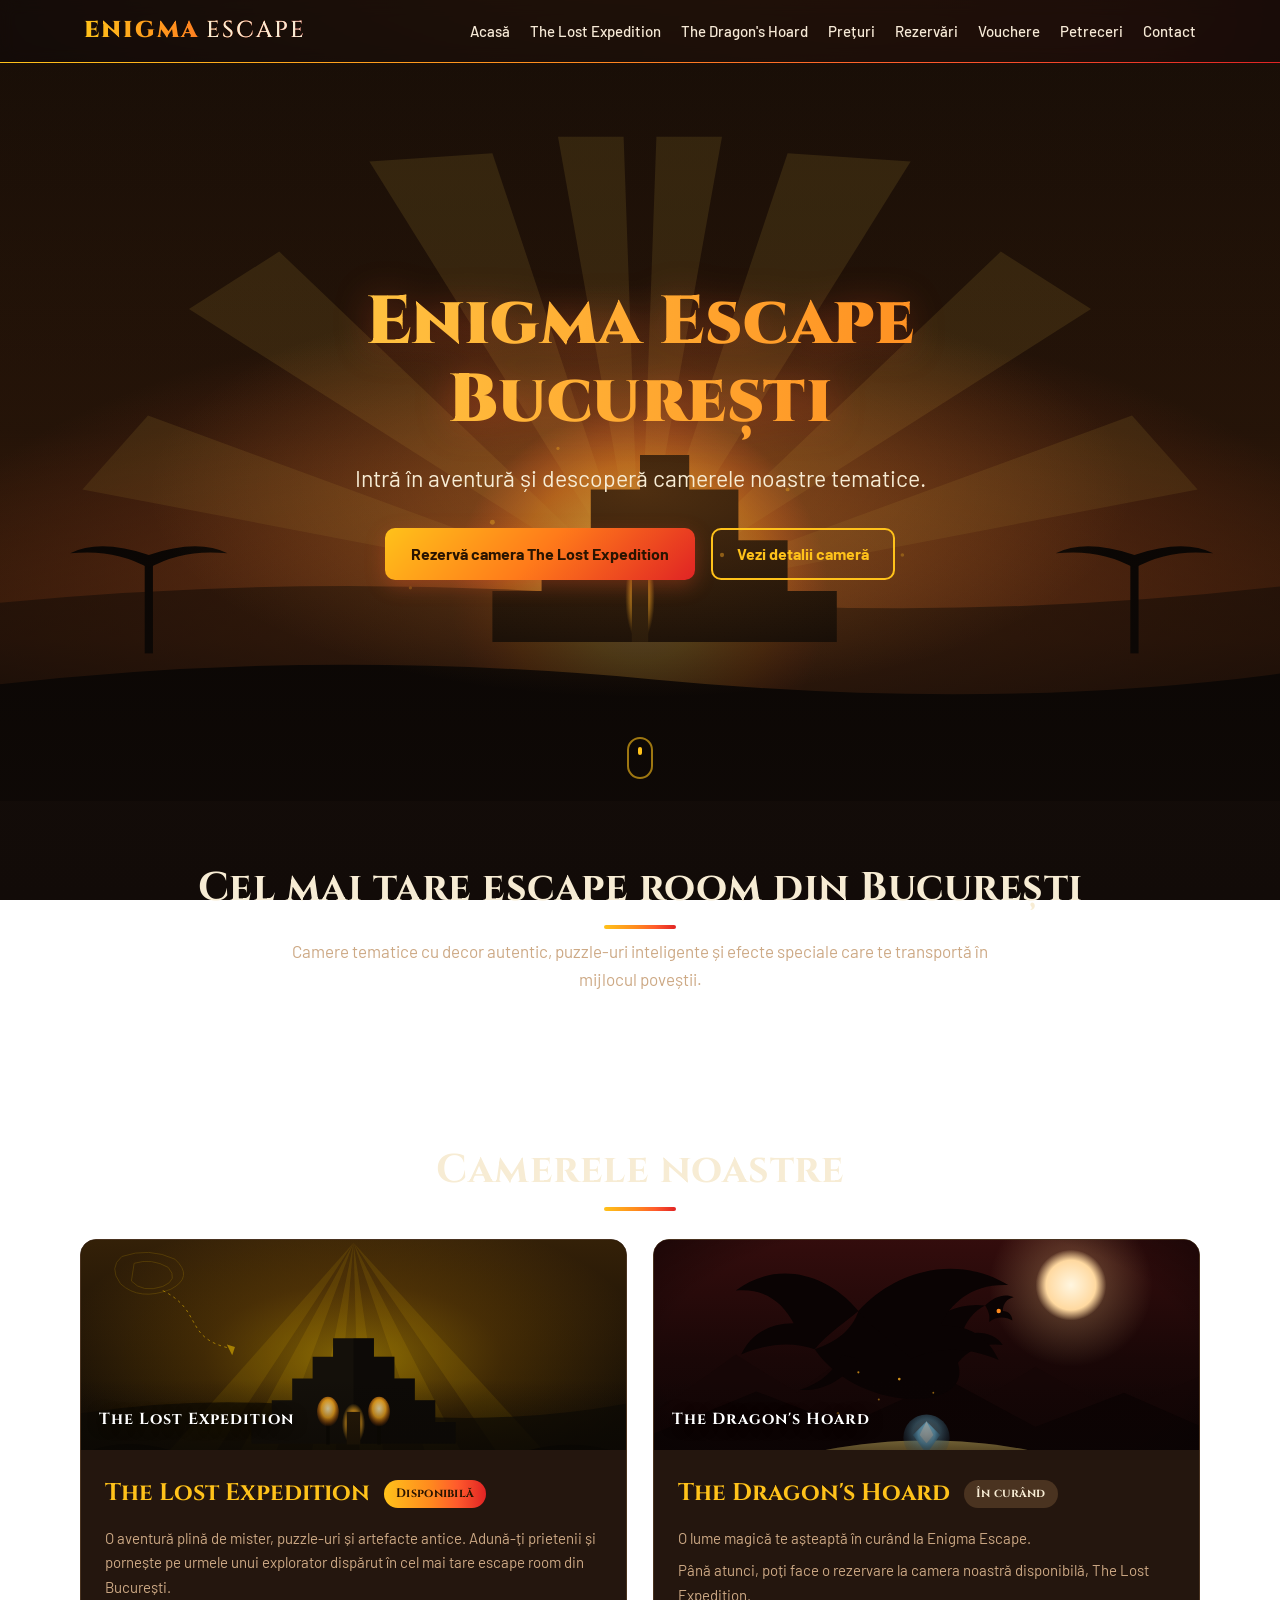
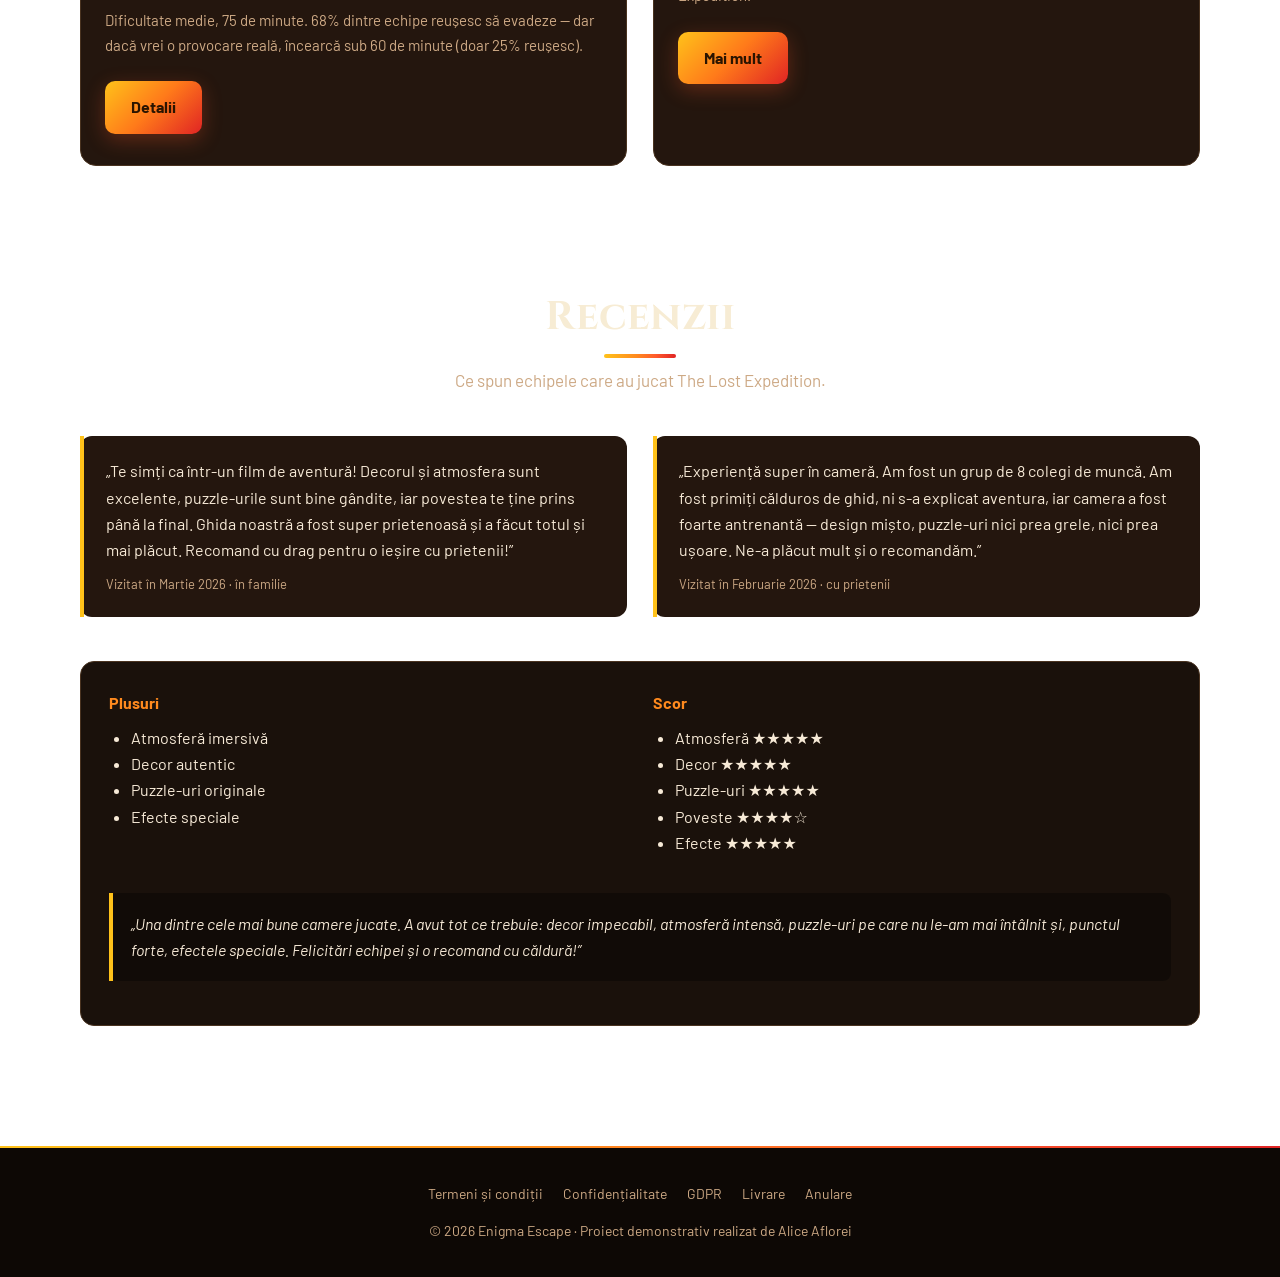
==== index.html @ 8e53b841 "Add files via upload Add site Enigma Escape" ====
<!DOCTYPE html>
<html lang="ro">
<head>
    <script>document.documentElement.classList.add('js')</script>
    <meta charset="UTF-8">
    <meta name="viewport" content="width=device-width, initial-scale=1.0">
    <title>Enigma Escape - Acasă</title>
    <meta name="description" content="Enigma Escape - escape rooms tematice in Bucuresti. Rezerva online camera The Lost Expedition.">
    <link rel="stylesheet" href="style.css">
    <link rel="preconnect" href="https://fonts.googleapis.com">
    <link rel="preconnect" href="https://fonts.gstatic.com" crossorigin>
    <link rel="stylesheet" href="https://fonts.googleapis.com/css2?family=Cinzel:wght@500;700;900&family=Barlow:wght@400;500;600;700&display=swap">
    <link rel="icon" type="image/svg+xml" href="favicon.svg">
    <link rel="alternate icon" href="favicon.png">
    <link rel="apple-touch-icon" href="apple-touch-icon.png">
</head>
<body>
<nav>
    <div class="container">
        <a href="index.html" class="logo">ENIGMA<span>ESCAPE</span></a>
        <button class="nav-toggle" aria-label="Deschide meniul" aria-expanded="false">&#9776;</button>
        <ul>
            <li><a href="index.html">Acasă</a></li>
            <li><a href="lost-expedition.html">The Lost Expedition</a></li>
            <li><a href="dragons-hoard.html">The Dragon's Hoard</a></li>
            <li><a href="preturi.html">Prețuri</a></li>
            <li><a href="rezervari.html">Rezervări</a></li>
            <li><a href="vouchere.html">Vouchere</a></li>
            <li><a href="petreceri.html">Petreceri</a></li>
            <li><a href="contact.html">Contact</a></li>
        </ul>
    </div>
</nav>

<section class="hero">
  <video autoplay muted loop playsinline class="hero-video">
    <source src="hero.mp4" type="video/mp4">
  </video>
  <div class="hero-content">
    <h1>Enigma Escape București</h1>
    <p>Intră în aventură și descoperă camerele noastre tematice.</p>
    <div class="hero-buttons">
      <a href="rezervari.html" class="btn">Rezervă camera The Lost Expedition</a>
      <a href="lost-expedition.html" class="btn btn-outline">Vezi detalii cameră</a>
    </div>
  </div>
</section>

<section class="section container">
  <h2>Cel mai tare escape room din București</h2>
  <p class="lead">Camere tematice cu decor autentic, puzzle-uri inteligente și efecte speciale care te transportă în mijlocul poveștii.</p>
</section>

<section class="section container">
  <h2>Camerele noastre</h2>
  <div class="rooms-grid">

    <div class="room-card reveal">
      <div class="room-poster poster-expedition">The Lost Expedition</div>
      <div class="room-body">
        <h3>The Lost Expedition <span class="badge">Disponibilă</span></h3>
        <p>O aventură plină de mister, puzzle-uri și artefacte antice. Adună-ți prietenii și pornește pe urmele unui explorator dispărut în cel mai tare escape room din București.</p>
        <p>Dificultate medie, 75 de minute. 68% dintre echipe reușesc să evadeze — dar dacă vrei o provocare reală, încearcă sub 60 de minute (doar 25% reușesc).</p>
        <a class="btn" href="lost-expedition.html">Detalii</a>
      </div>
    </div>

    <div class="room-card reveal">
      <div class="room-poster poster-dragon">The Dragon's Hoard</div>
      <div class="room-body">
        <h3>The Dragon's Hoard <span class="badge soon">În curând</span></h3>
        <p>O lume magică te așteaptă în curând la Enigma Escape.</p>
        <p>Până atunci, poți face o rezervare la camera noastră disponibilă, The Lost Expedition.</p>
        <a class="btn" href="dragons-hoard.html">Mai mult</a>
      </div>
    </div>

  </div>
</section>

<section class="section container" id="reviews">
  <h2>Recenzii</h2>
  <p class="lead">Ce spun echipele care au jucat The Lost Expedition.</p>

  <div class="two-col">
    <div class="review-box reveal">
      <p>„Te simți ca într-un film de aventură! Decorul și atmosfera sunt excelente, puzzle-urile sunt bine gândite, iar povestea te ține prins până la final. Ghida noastră a fost super prietenoasă și a făcut totul și mai plăcut. Recomand cu drag pentru o ieșire cu prietenii!”</p>
      <span class="who">Vizitat în Martie 2026 · în familie</span>
    </div>
    <div class="review-box reveal">
      <p>„Experiență super în cameră. Am fost un grup de 8 colegi de muncă. Am fost primiți călduros de ghid, ni s-a explicat aventura, iar camera a fost foarte antrenantă — design mișto, puzzle-uri nici prea grele, nici prea ușoare. Ne-a plăcut mult și o recomandăm.”</p>
      <span class="who">Vizitat în Februarie 2026 · cu prietenii</span>
    </div>
  </div>

  <div class="review-full">
    <div class="two-col">
      <div>
        <h4>Plusuri</h4>
        <ul>
          <li>Atmosferă imersivă</li>
          <li>Decor autentic</li>
          <li>Puzzle-uri originale</li>
          <li>Efecte speciale</li>
        </ul>
      </div>
      <div>
        <h4>Scor</h4>
        <ul>
          <li>Atmosferă ★★★★★</li>
          <li>Decor ★★★★★</li>
          <li>Puzzle-uri ★★★★★</li>
          <li>Poveste ★★★★☆</li>
          <li>Efecte ★★★★★</li>
        </ul>
      </div>
    </div>
    <p class="summary">„Una dintre cele mai bune camere jucate. A avut tot ce trebuie: decor impecabil, atmosferă intensă, puzzle-uri pe care nu le-am mai întâlnit și, punctul forte, efectele speciale. Felicitări echipei și o recomand cu căldură!”</p>
  </div>
</section>

<footer>
    <div class="foot-links">
        <a href="termeni.html">Termeni și condiții</a>
        <a href="confidentialitate.html">Confidențialitate</a>
        <a href="gdpr.html">GDPR</a>
        <a href="livrare.html">Livrare</a>
        <a href="anulare.html">Anulare</a>
    </div>
    © 2026 Enigma Escape · Proiect demonstrativ realizat de Alice Aflorei
</footer>
<script src="script.js"></script>
</body>
</html>
---- style.css ----
/* =========================================================
   ENIGMA ESCAPE — "Ember & Adventure" design system
   Warm palette (gold / orange / red), cinematic + lively.
   ========================================================= */

:root {
  /* fire palette */
  --gold:  #ffc21a;
  --amber: #ff8a1e;
  --ember: #ff5a2c;
  --red:   #e02424;
  --cream: #f7ecd4;

  /* warm darks */
  --bg:     #120b08;
  --bg-2:   #1a110b;
  --card:   #24160e;
  --card-2: #2e1d12;
  --text:   #f7ead7;
  --muted:  #cda985;
  --line:   #4a3320;

  /* gradients */
  --fire:      linear-gradient(90deg, #ffc21a, #ff8a1e 45%, #ff5a2c 72%, #e02424);
  --fire-diag: linear-gradient(135deg, #ffc21a 0%, #ff7a1a 50%, #e02424 100%);

  --display: 'Cinzel', Georgia, 'Times New Roman', serif;
  --body: 'Barlow', system-ui, -apple-system, Arial, sans-serif;
}

* { box-sizing: border-box; margin: 0; padding: 0; }

html { scroll-behavior: smooth; }

body {
  font-family: var(--body);
  color: var(--text);
  line-height: 1.65;
  min-height: 100vh;
  background:
    radial-gradient(1200px 520px at 50% -8%, rgba(255,122,26,.22), transparent 60%),
    radial-gradient(900px 520px at 88% 6%, rgba(224,36,36,.14), transparent 55%),
    linear-gradient(180deg, #17100b 0%, var(--bg) 100%);
  background-attachment: fixed;
}

h1, h2 { font-family: var(--display); font-weight: 700; letter-spacing: .5px; line-height: 1.15; }
.room-card h3, .room-detail h1, .room-coming-soon h1 { font-family: var(--display); }

img, iframe, video { max-width: 100%; }

a { color: var(--gold); text-decoration: none; transition: color .2s; }
a:hover { color: var(--amber); }

.container { width: 90%; max-width: 1120px; margin: auto; }

/* selection */
::selection { background: var(--ember); color: #fff; }

/* ===================== NAVBAR ===================== */
nav {
  position: sticky; top: 0; z-index: 100;
  background: rgba(18,11,8,.72);
  backdrop-filter: blur(8px);
  border-bottom: 1px solid transparent;
  border-image: var(--fire) 1;
  transition: background .25s, box-shadow .25s;
}
nav.scrolled { background: rgba(14,9,6,.92); box-shadow: 0 6px 24px rgba(0,0,0,.5); }
nav .container {
  max-width: 1220px; display: flex; align-items: center;
  justify-content: space-between; flex-wrap: wrap; padding: 12px 20px;
}
.logo {
  font-family: var(--display);
  font-size: 23px; font-weight: 900; letter-spacing: 2px;
  background: var(--fire); -webkit-background-clip: text; background-clip: text; color: transparent;
  white-space: nowrap;
}
.logo span { color: var(--cream); -webkit-text-fill-color: var(--cream); margin-left: 6px; font-weight: 500; }

nav ul { list-style: none; display: flex; gap: 20px; flex-wrap: wrap; }
nav ul li a {
  position: relative; font-size: 15px; font-weight: 500; color: var(--text); padding: 4px 0;
}
nav ul li a::after {
  content: ""; position: absolute; left: 0; bottom: -2px; height: 2px; width: 0;
  background: var(--fire); border-radius: 2px; transition: width .25s ease;
}
nav ul li a:hover { color: var(--gold); }
nav ul li a:hover::after { width: 100%; }

.nav-toggle {
  display: none; background: none; border: 1px solid var(--gold); color: var(--gold);
  font-size: 22px; line-height: 1; padding: 4px 12px; border-radius: 8px; cursor: pointer;
}

@media (max-width: 900px) {
  .nav-toggle { display: block; }
  nav ul { display: none; flex-direction: column; width: 100%; gap: 0; margin-top: 10px; }
  nav.open ul { display: flex; }
  nav ul li { width: 100%; }
  nav ul li a { display: block; padding: 13px 4px; border-top: 1px solid var(--line); }
  nav ul li a::after { display: none; }
}

/* ===================== HERO ===================== */
.hero {
  position: relative; min-height: 82vh; overflow: hidden;
  display: flex; align-items: center; justify-content: center;
  text-align: center; padding: 60px 20px;
  background: #140d08 url("img/hero-adventure.svg") center/cover no-repeat;
}
.hero-video {
  position: absolute; inset: 0; width: 100%; height: 100%;
  object-fit: cover; z-index: 0; filter: brightness(.4);
}
.hero::before {  /* text scrim */
  content: ""; position: absolute; inset: 0; z-index: 1; pointer-events: none;
  background: linear-gradient(180deg, rgba(18,11,8,.10) 0%, rgba(18,11,8,.20) 48%, rgba(18,11,8,.72) 100%);
}
.hero::after {  /* warm glow, gentle firelight breathing */
  content: ""; position: absolute; inset: 0; z-index: 1; pointer-events: none;
  background: radial-gradient(55% 40% at 50% 58%, rgba(255,150,50,.28), transparent 70%);
  animation: heroPulse 5s ease-in-out infinite;
}
.hero-content { position: relative; z-index: 2; max-width: 940px; animation: fadeUp .7s ease-out both; }
.hero-content h1 {
  font-size: clamp(38px, 7vw, 68px); font-weight: 900; margin-bottom: 20px;
  background: linear-gradient(90deg, #ffd24a, #ff8a1e 40%, #ff5a2c 65%, #ffd24a 100%);
  background-size: 220% auto;
  -webkit-background-clip: text; background-clip: text; color: transparent;
  -webkit-text-fill-color: transparent;
  filter: drop-shadow(0 3px 18px rgba(255,90,44,.35));
  animation: shimmer 7s linear infinite;
}
.hero-content p { font-size: clamp(17px, 2.5vw, 23px); color: var(--cream); margin-bottom: 30px; }
.hero-buttons { display: flex; gap: 16px; justify-content: center; flex-wrap: wrap; }
.hero-scroll {  /* little animated cue */
  position: absolute; bottom: 22px; left: 50%; transform: translateX(-50%);
  width: 26px; height: 42px; border: 2px solid rgba(255,194,26,.6); border-radius: 14px; z-index: 2;
}
.hero-scroll::before {
  content: ""; position: absolute; top: 8px; left: 50%; transform: translateX(-50%);
  width: 4px; height: 8px; background: var(--gold); border-radius: 2px; animation: scrollDot 1.8s ease-in-out infinite;
}

/* ===================== SECTIONS ===================== */
.section { padding: 64px 0; }
.section h2 {
  text-align: center; font-size: clamp(26px, 4.5vw, 40px); margin-bottom: 8px; color: var(--cream);
}
.section h2::after {
  content: ""; display: block; width: 72px; height: 4px; margin: 14px auto 0;
  background: var(--fire); border-radius: 3px;
}
.section > .lead { text-align: center; color: var(--muted); max-width: 720px; margin: 0 auto 26px; font-size: 17px; }

/* scroll reveal — hidden state applies ONLY when JS is enabled (.js is set in <head> before paint),
   so content never flashes/hides on load or page navigation. */
.js .reveal { opacity: 0; transform: translateY(16px); transition: opacity .5s ease, transform .5s cubic-bezier(.2,.7,.2,1); }
.js .reveal.is-visible { opacity: 1; transform: none; }

/* ===================== BUTTONS ===================== */
.btn {
  position: relative; display: inline-block; overflow: hidden;
  background: var(--fire-diag); color: #2a1400; font-weight: 700; font-size: 16px;
  padding: 13px 26px; border-radius: 10px; border: none; cursor: pointer;
  box-shadow: 0 6px 20px rgba(255,90,44,.28);
  transition: transform .22s ease, box-shadow .22s ease, filter .22s ease;
}
.btn::after {  /* shine sweep */
  content: ""; position: absolute; top: 0; left: -120%; width: 60%; height: 100%;
  background: linear-gradient(100deg, transparent, rgba(255,255,255,.55), transparent);
  transform: skewX(-18deg); transition: left .55s ease;
}
.btn:hover { transform: translateY(-3px) scale(1.02); box-shadow: 0 12px 30px rgba(255,90,44,.45); filter: saturate(1.1); }
.btn:hover::after { left: 130%; }
.btn:active { transform: translateY(-1px) scale(.99); }

.btn-outline {
  background: transparent; color: var(--gold);
  border: 2px solid var(--gold); box-shadow: none; padding: 11px 24px;
}
.btn-outline::after { display: none; }
.btn-outline:hover { background: var(--fire-diag); color: #2a1400; border-color: transparent; -webkit-text-fill-color: #2a1400; }

/* ===================== ROOM CARDS ===================== */
.rooms-grid { display: grid; grid-template-columns: repeat(auto-fit, minmax(300px, 1fr)); gap: 26px; margin-top: 28px; }
.room-card {
  background: var(--card); border-radius: 16px; overflow: hidden;
  border: 1px solid var(--line);
  display: flex; flex-direction: column;
  transition: transform .3s ease, box-shadow .3s ease, border-color .3s ease;
}
.room-card:hover {
  transform: translateY(-8px);
  box-shadow: 0 18px 44px rgba(0,0,0,.55), 0 0 0 1px rgba(255,138,30,.35);
  border-color: transparent;
}
.room-card .room-body { padding: 24px; }
.room-card h3 { font-size: 24px; margin-bottom: 12px; color: var(--gold); }
.room-card p { color: var(--muted); font-size: 15px; margin-bottom: 8px; }
.room-card .btn { margin-top: 16px; align-self: flex-start; }

.room-poster {
  height: 210px; display: flex; align-items: flex-end; padding: 18px;
  font-family: var(--display); font-weight: 700; letter-spacing: 1px; color: #fff;
  text-shadow: 0 2px 14px #000; background-size: cover; background-position: center;
  overflow: hidden; transition: transform .5s ease, filter .5s ease;
}
.room-card:hover .room-poster { transform: scale(1.06); filter: brightness(1.12) saturate(1.15); }

.poster-expedition { background: #1c1206 url("img/room-expedition.svg") center/cover no-repeat; }
.poster-dragon     { background: #140505 url("img/room-dragon.svg") center/cover no-repeat; }

.badge {
  display: inline-block; font-size: 12px; padding: 4px 12px; border-radius: 20px;
  background: var(--fire); color: #2a1400; font-weight: 700; margin-left: 8px; vertical-align: middle;
  letter-spacing: .3px;
}
.badge.soon { background: #4a3320; color: var(--cream); }

/* ===================== SINGLE ROOM / COMING SOON ===================== */
.room-detail, .room-coming-soon {
  background: var(--card); padding: 34px; border-radius: 16px;
  border: 1px solid var(--line); border-left: 4px solid transparent; border-image: var(--fire) 1;
  box-shadow: 0 12px 40px rgba(0,0,0,.5); max-width: 920px; margin: 46px auto;
}
.room-detail h1, .room-coming-soon h1 {
  font-size: clamp(28px, 5vw, 40px); margin-bottom: 18px;
  background: var(--fire); -webkit-background-clip: text; background-clip: text; color: transparent;
}
.room-detail h2, .room-detail h3 { color: var(--amber); margin: 24px 0 10px; font-family: var(--body); font-weight: 700; }
.room-detail p, .room-coming-soon p { margin: 15px 0; }
.room-detail .facts { list-style: none; line-height: 2.1; font-size: 17px; }
.room-coming-soon { text-align: center; }
.room-coming-soon h2 { color: var(--amber); font-family: var(--body); margin-top: 20px; }
.poster-lg {
  height: 240px; border-radius: 12px; margin-bottom: 22px;
  display: flex; align-items: center; justify-content: center;
  font-family: var(--display); font-size: clamp(24px, 5vw, 34px); font-weight: 700;
  letter-spacing: 2px; color: #fff; text-shadow: 0 2px 14px #000;
}
.room-detail .poster-expedition { height: 260px; border-radius: 12px; margin-bottom: 22px; }

/* ===================== REVIEWS ===================== */
.review-box {
  background: var(--card); padding: 22px; margin: 16px 0; border-radius: 12px;
  border-left: 4px solid transparent; border-image: var(--fire) 1;
  transition: transform .25s ease, box-shadow .25s ease;
}
.review-box:hover { transform: translateY(-4px); box-shadow: 0 12px 30px rgba(0,0,0,.45); }
.review-box .who { color: var(--muted); font-size: 13px; display: block; margin-top: 10px; }
.review-full { background: var(--bg-2); padding: 28px; margin-top: 28px; border-radius: 14px; border: 1px solid var(--line); }
.review-full h4 { color: var(--amber); margin-bottom: 6px; }
.review-full ul { margin: 8px 0 20px 22px; }
.review-full .summary {
  font-style: italic; background: #00000055; padding: 18px; border-radius: 8px;
  border-left: 4px solid transparent; border-image: var(--fire) 1; margin: 16px 0;
}
.two-col { display: grid; grid-template-columns: 1fr 1fr; gap: 26px; }
@media (max-width: 640px) { .two-col { grid-template-columns: 1fr; } }

/* ===================== PRICING ===================== */
.price-grid { display: grid; grid-template-columns: repeat(auto-fit, minmax(260px, 1fr)); gap: 22px; margin-top: 28px; }
.price-card {
  background: var(--card); border: 1px solid var(--line); border-radius: 16px; padding: 24px;
  transition: transform .28s ease, box-shadow .28s ease, border-color .28s ease;
}
.price-card:hover { transform: translateY(-6px); box-shadow: 0 16px 40px rgba(0,0,0,.5); border-color: rgba(255,138,30,.4); }
.price-card h2 { color: var(--gold); font-size: 19px; margin-bottom: 16px; font-family: var(--body); font-weight: 700; }
.price-card h2::after { display: none; }
.price-card p { margin: 7px 0; color: var(--muted); }
.price-card .price { color: var(--gold); font-weight: 700; }

/* ===================== BOOKING PAGE (unchanged — you liked it) ===================== */
.note { background:#00000055; border-left:3px solid; border-image: var(--fire) 1; padding:12px 16px; border-radius:6px; color:var(--muted); font-size:14px; margin: 16px auto; max-width: 560px; }
.note code { color: var(--gold); }

.booking { display: grid; grid-template-columns: 1.7fr 1fr; gap: 24px; align-items: start; margin-top: 24px; }
@media (max-width: 820px) { .booking { grid-template-columns: 1fr; } }

.booking-form { background: var(--card); border: 1px solid var(--line); border-radius: 14px; padding: 26px; }
.field-group { border: none; margin: 0 0 18px; padding: 0; }
.field-group > legend { font-size: 12px; letter-spacing: 1.5px; text-transform: uppercase; color: var(--gold); font-weight: 700; padding-bottom: 10px; }
.field-grid { display: grid; grid-template-columns: 1fr 1fr; gap: 14px 16px; }
@media (max-width: 480px) { .field-grid { grid-template-columns: 1fr; } }
.field { display: flex; flex-direction: column; }
.field.full { grid-column: 1 / -1; }
.field label { font-size: 13px; font-weight: 600; color: var(--muted); margin-bottom: 6px; }

.booking-form input, .booking-form select {
  width: 100%; padding: 11px 13px; border-radius: 8px; border: 1px solid var(--line);
  background: #140d08; color: var(--text); font-size: 15px; font-family: var(--body);
  transition: border-color .15s, box-shadow .15s;
}
.booking-form input:focus, .booking-form select:focus {
  outline: none; border-color: var(--gold); box-shadow: 0 0 0 3px rgba(255,194,26,.2);
}
.booking-form select {
  appearance: none; -webkit-appearance: none;
  background-image: url("data:image/svg+xml;utf8,<svg xmlns='http://www.w3.org/2000/svg' width='12' height='8' viewBox='0 0 12 8'><path d='M1 1l5 5 5-5' stroke='%23ffc21a' stroke-width='2' fill='none' stroke-linecap='round' stroke-linejoin='round'/></svg>");
  background-repeat: no-repeat; background-position: right 13px center; padding-right: 34px;
}
.booking-form input[type="date"]::-webkit-calendar-picker-indicator { filter: invert(1); opacity: .6; cursor: pointer; }
.booking-form .btn { width: 100%; margin-top: 8px; padding: 14px; font-size: 16px; }

.form-msg { display: none; margin: 4px 0 14px; padding: 12px 15px; border-radius: 8px; font-size: 14px; font-weight: 600; }
.form-msg.show { display: block; animation: fadeUp .3s both; }
.form-msg.ok  { background: rgba(40,160,80,.15); border: 1px solid #2e9e57; color: #7ee0a0; }
.form-msg.err { background: rgba(200,60,60,.15); border: 1px solid #c74b4b; color: #ff9d9d; }

.booking-summary {
  background: linear-gradient(180deg, #2a1c0c, var(--card)); border: 1px solid #4a3320;
  border-radius: 14px; padding: 24px; position: sticky; top: 88px;
}
.booking-summary h3 { color: var(--gold); font-size: 18px; margin-bottom: 4px; }
.booking-summary .sub { color: var(--muted); font-size: 13px; margin-bottom: 16px; }
.summary-row { display: flex; justify-content: space-between; gap: 12px; padding: 9px 0; border-bottom: 1px dashed #4a3320; font-size: 14px; }
.summary-row span:first-child { color: var(--muted); }
.summary-row span:last-child { color: var(--text); font-weight: 600; text-align: right; }
.summary-total { display: flex; justify-content: space-between; align-items: baseline; margin-top: 16px; }
.summary-total .label { color: var(--muted); font-size: 14px; }
.summary-total .amount {
  font-size: 30px; font-weight: 800; font-family: var(--body);
  background: var(--fire); -webkit-background-clip: text; background-clip: text; color: transparent;
}
.summary-note { color: var(--muted); font-size: 12px; margin-top: 10px; line-height: 1.5; }

/* ===================== CONTACT / INFO / LEGAL ===================== */
.info-box, .legal-box {
  background: var(--card); padding: 32px; border-radius: 16px;
  border-left: 5px solid transparent; border-image: var(--fire) 1;
  box-shadow: 0 12px 34px rgba(0,0,0,.5); max-width: 920px; margin: 46px auto;
}
.info-box h1, .legal-box h1 {
  background: var(--fire); -webkit-background-clip: text; background-clip: text; color: transparent; margin-bottom: 16px;
}
.legal-box h2 { color: var(--amber); font-family: var(--body); font-weight: 700; margin: 18px 0 8px; }
.info-box h2 { color: var(--amber); font-family: var(--body); margin-bottom: 10px; }
.info-box p { margin: 10px 0; }
.info-box .btn { margin-top: 10px; }
.contact-map { width: 100%; height: 380px; border: 0; border-radius: 12px; margin-top: 16px; }

/* ===================== FOOTER ===================== */
footer {
  background: #0d0805; border-top: 2px solid transparent; border-image: var(--fire) 1;
  padding: 34px 20px; margin-top: 56px; text-align: center; color: var(--muted); font-size: 14px;
}
footer .foot-links { display: flex; flex-wrap: wrap; gap: 8px 20px; justify-content: center; margin-bottom: 14px; }
footer .foot-links a { color: var(--muted); }
footer .foot-links a:hover { color: var(--gold); }

/* ===================== KEYFRAMES ===================== */
@keyframes fadeUp { from { opacity: 0; transform: translateY(22px); } to { opacity: 1; transform: translateY(0); } }
@keyframes shimmer { 0% { background-position: 0% center; } 100% { background-position: 220% center; } }
@keyframes heroPulse { 0%, 100% { opacity: .92; } 50% { opacity: 1; } }
@keyframes float-ember {
  0%   { transform: translateY(0) translateX(0) scale(1); opacity: 0; }
  10%  { opacity: 1; }
  90%  { opacity: 1; }
  100% { transform: translateY(-120px) translateX(var(--drift, 12px)) scale(.4); opacity: 0; }
}
@keyframes scrollDot { 0% { top: 8px; opacity: 1; } 70% { top: 22px; opacity: 0; } 100% { top: 8px; opacity: 0; } }

/* ember particles injected into .hero by script.js */
.ember {
  position: absolute; bottom: 8%; width: 6px; height: 6px; border-radius: 50%;
  background: radial-gradient(circle, #ffd24a, #ff5a2c 70%, transparent);
  box-shadow: 0 0 8px rgba(255,140,30,.8); pointer-events: none; z-index: 2;
  animation: float-ember linear infinite;
}

@media (prefers-reduced-motion: reduce) {
  * { animation: none !important; transition: none !important; scroll-behavior: auto !important; }
  .reveal { opacity: 1 !important; transform: none !important; }
  .ember, .hero-scroll { display: none !important; }
}

/* ===================== ROOM FACTS (icon cards) ===================== */
.facts-grid { display: grid; grid-template-columns: repeat(3, 1fr); gap: 14px; margin: 20px 0 8px; }
@media (max-width: 640px) { .facts-grid { grid-template-columns: repeat(2, 1fr); } }
.fact {
  background: var(--card-2); border: 1px solid var(--line); border-radius: 12px;
  padding: 18px 14px; text-align: center;
  transition: transform .22s ease, border-color .22s ease, box-shadow .22s ease;
}
.fact:hover { transform: translateY(-4px); border-color: rgba(255,138,30,.45); box-shadow: 0 10px 26px rgba(0,0,0,.4); }
.fact-ico { width: 30px; height: 30px; color: var(--gold); margin-bottom: 9px; display: inline-block; }
.fact-val { display: block; font-family: var(--display); font-size: 19px; font-weight: 700; color: var(--text); line-height: 1.2; }
.fact-label { display: block; font-size: 11px; letter-spacing: 1px; text-transform: uppercase; color: var(--muted); margin-top: 4px; }
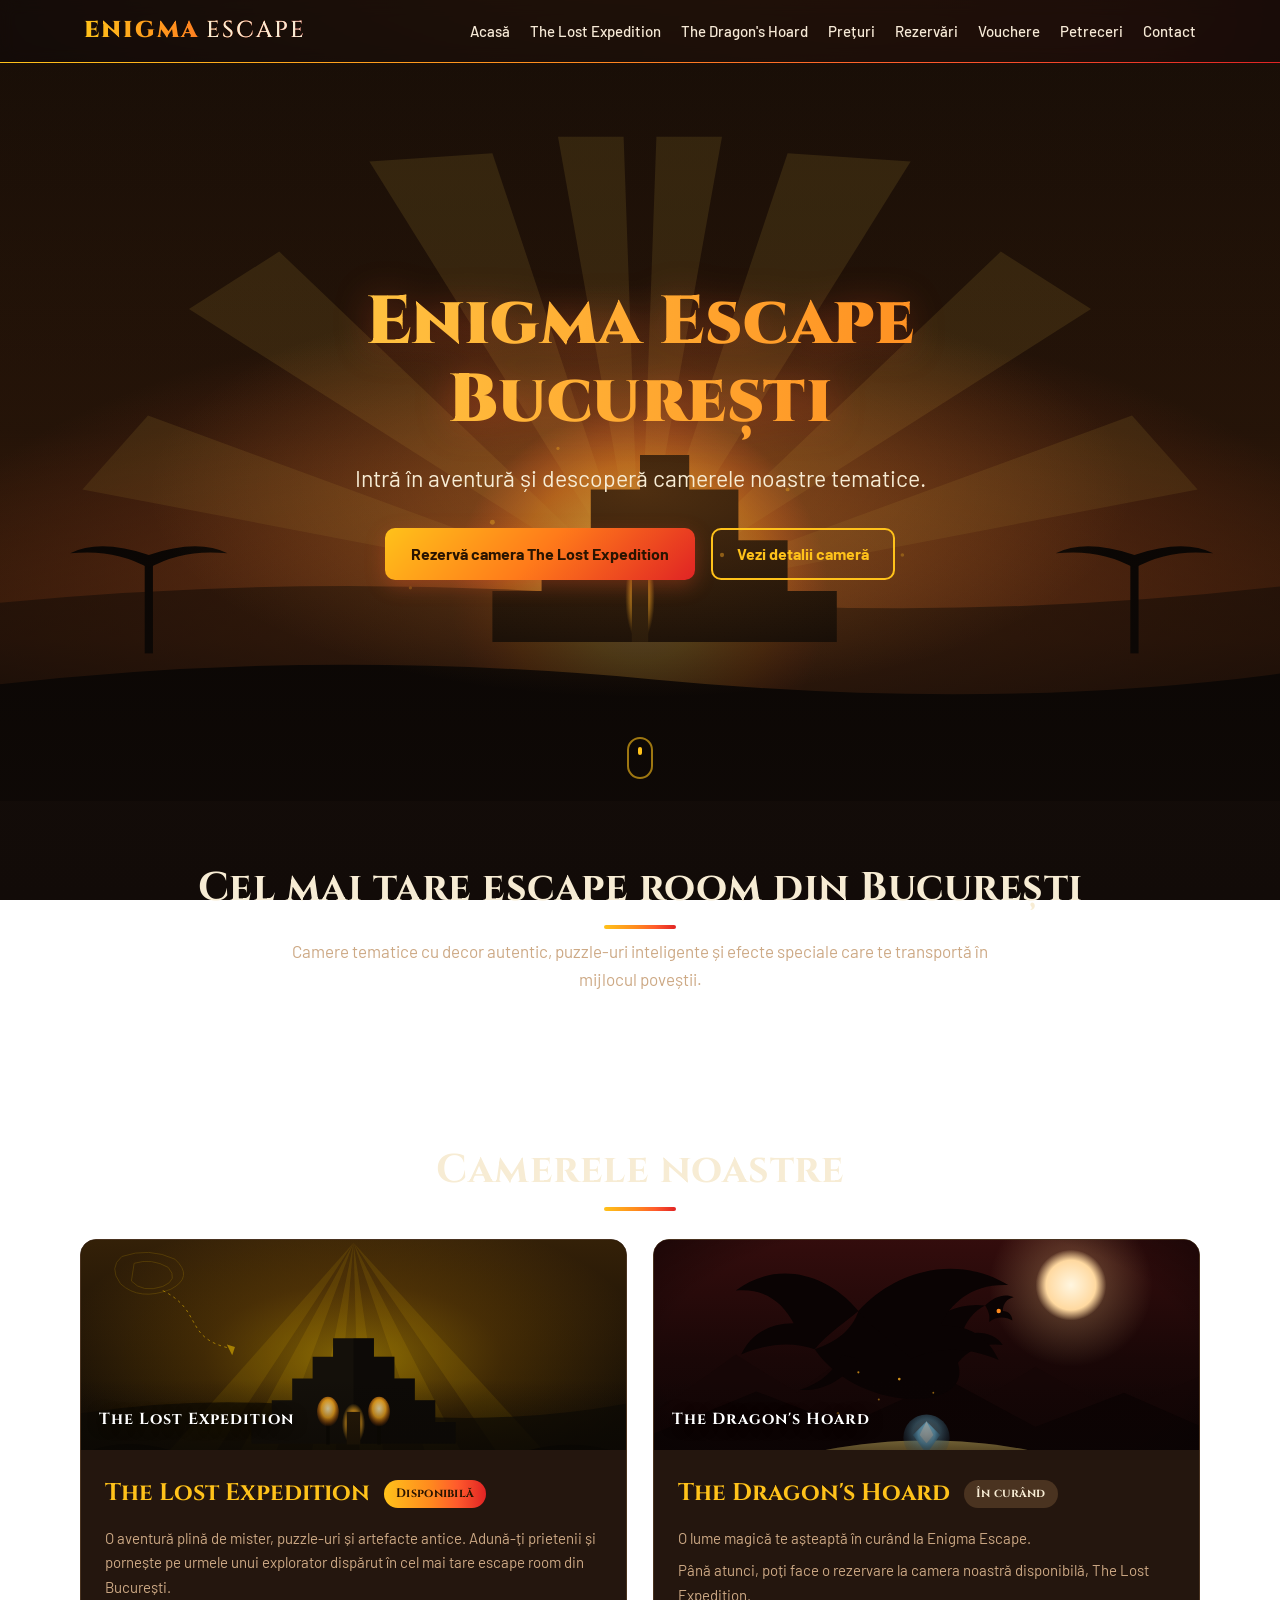
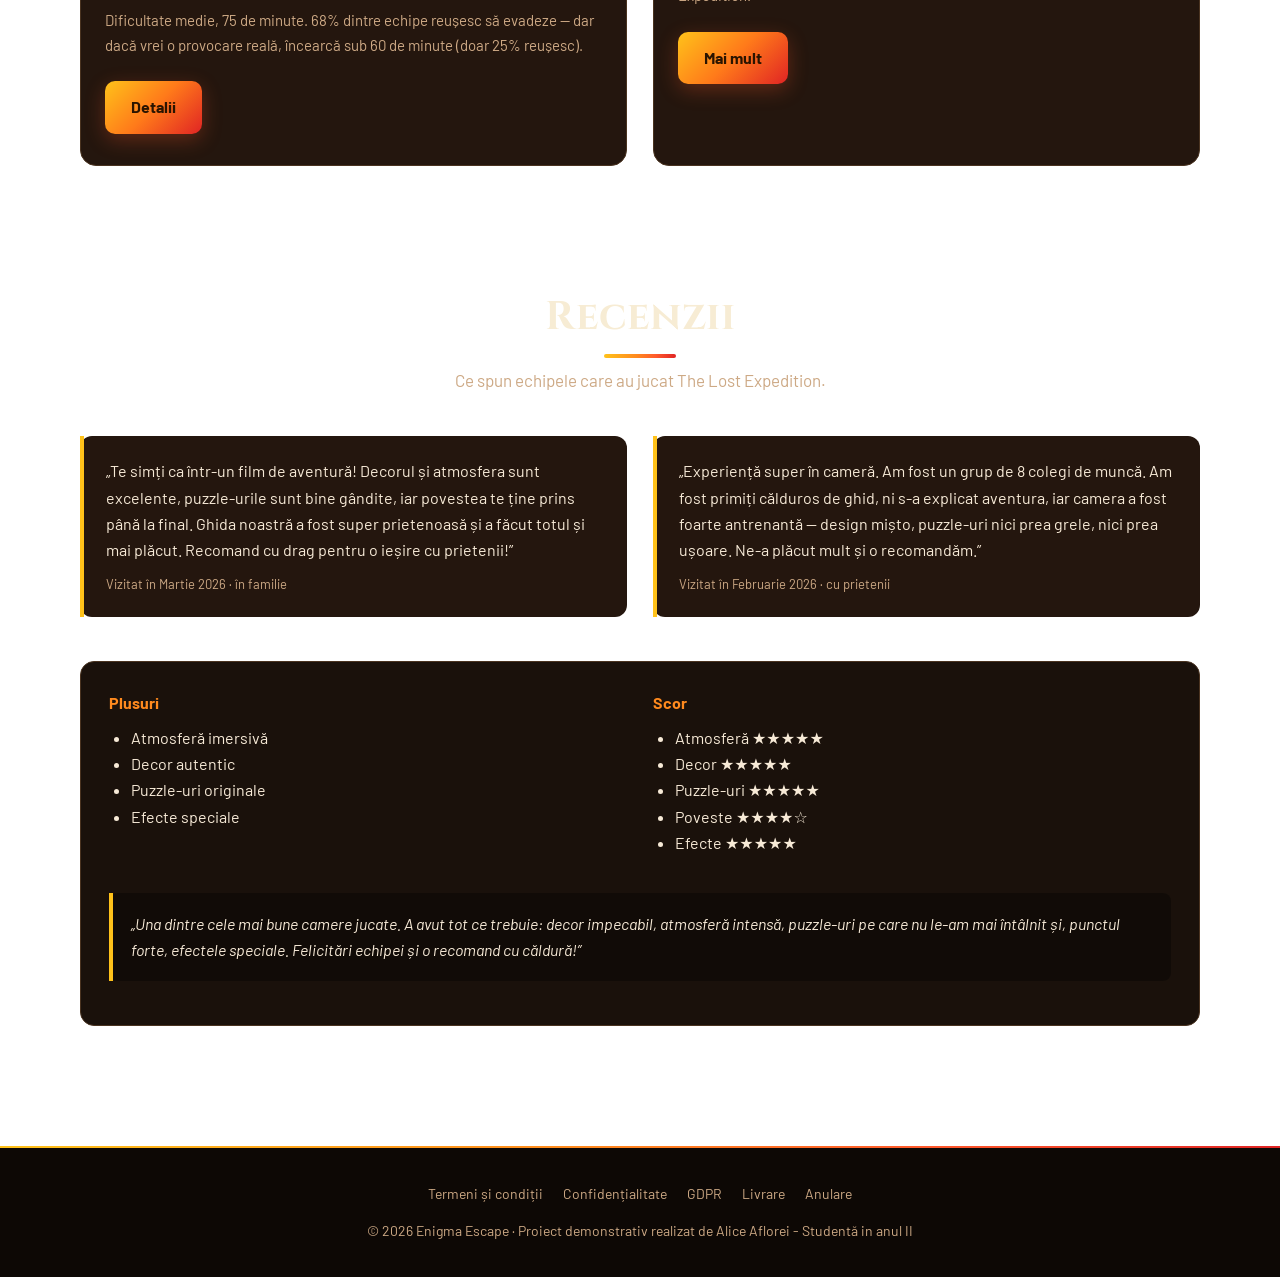
==== commit 95b42b2a: "Update index.html adaugare informatie" ====
--- a/index.html
+++ b/index.html
@@ -127,7 +127,7 @@
         <a href="livrare.html">Livrare</a>
         <a href="anulare.html">Anulare</a>
     </div>
-    © 2026 Enigma Escape · Proiect demonstrativ realizat de Alice Aflorei
+    © 2026 Enigma Escape · Proiect demonstrativ realizat de Alice Aflorei - Studentă in anul II
 </footer>
 <script src="script.js"></script>
 </body>
